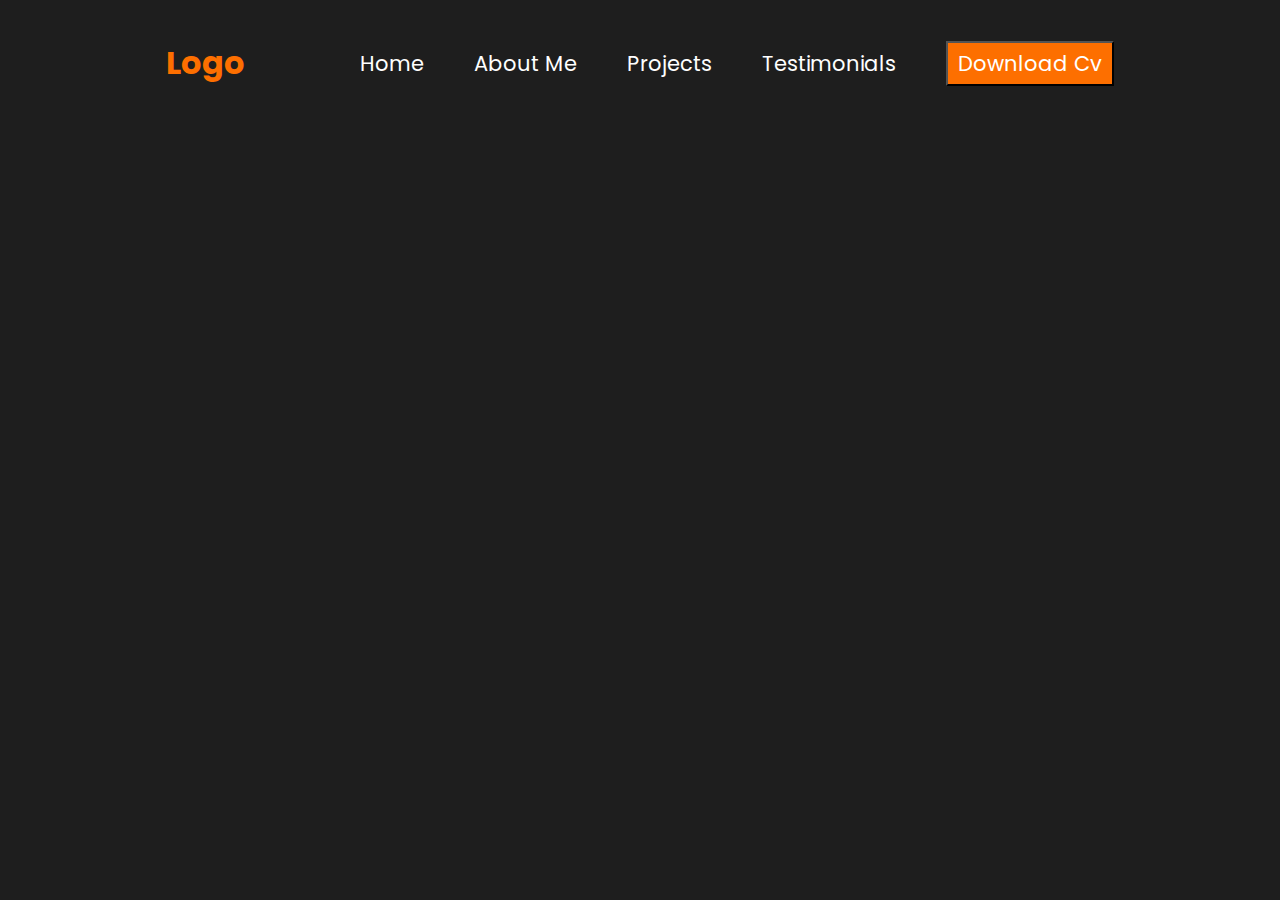
==== index.html @ 299dd9ae "Navbar" ====
<!DOCTYPE html>
<html lang="en">

<head>
    <meta charset="UTF-8">
    <meta name="viewport" content="width=device-width, initial-scale=1.0">
    <title>Document</title>
    <link rel="stylesheet" href="/style.css">
    <link rel="preconnect" href="https://fonts.googleapis.com">
    <link rel="preconnect" href="https://fonts.gstatic.com" crossorigin>
    <link
        href="https://fonts.googleapis.com/css2?family=Poppins:ital,wght@0,100;0,200;0,300;0,400;0,500;0,600;0,700;0,800;0,900;1,100;1,200;1,300;1,400;1,500;1,600;1,700;1,800;1,900&display=swap"
        rel="stylesheet">
</head>

<body class="">
    <div class="navBar">
        <h1>Logo</h1>
        <div class="navbarcontent">
            <p>Home</p>
            <p>About Me</p>
            <p>Projects</p>
            <p>Testimonials</p>
            <button class="primaryButton">Download Cv</button>
        </div>
    </div>

</body>

</html>
---- style.css ----
body{
    background-color: #1E1E1E;
    color: white;
    font-family: "Poppins", sans-serif;
    
}
.navBar{
    display: flex;
    justify-content: space-around;
    padding: 10px 100px;
}
.navBar h1{
    font-size: 32px;
    color: #FD6F00;

}
.navbarcontent{
    font-size: 21px;
    display: flex;
    justify-content:space-around;
    gap: 50px;
    align-items: center;
}
.primaryButton{
    background-color: #FD6F00;
    color: white;
    padding: 5px 10px;
    font-family: "Poppins", sans-serif;
    font-size: 21px;
}
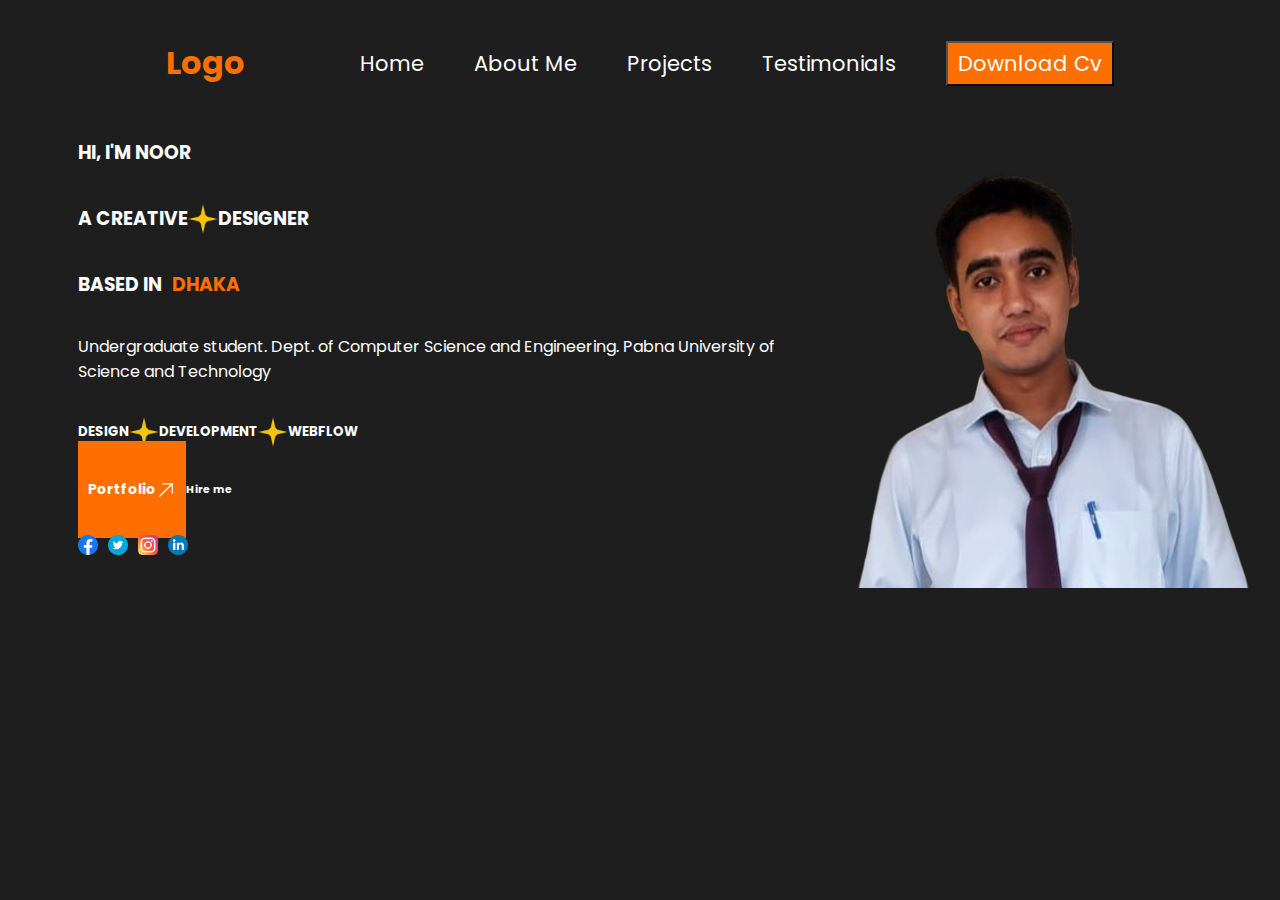
==== commit a36fae70: "1st update" ====
--- a/index.html
+++ b/index.html
@@ -14,16 +14,68 @@
 </head>
 
 <body class="">
-    <div class="navBar">
-        <h1>Logo</h1>
-        <div class="navbarcontent">
-            <p>Home</p>
-            <p>About Me</p>
-            <p>Projects</p>
-            <p>Testimonials</p>
-            <button class="primaryButton">Download Cv</button>
-        </div>
-    </div>
+    <section class ="header-container">
+        <section class="navbar-container">
+            <div class="navBar">
+                <h1>Logo</h1>
+                <div class="navbarcontent">
+                    <p>Home</p>
+                    <p>About Me</p>
+                    <p>Projects</p>
+                    <p>Testimonials</p>
+                    <button class="primaryButton">Download Cv</button>
+                </div>
+            </div>
+        </section>
+
+        <section class="banner-container">
+            <div class="personal">
+                <div class="per-info">
+                    <div class="text-transform">
+                        <h3>Hi, I'm Noor</h3>
+                        <div class="speciality">
+                            <h3>A Creative</h3>
+                            <img src="./images/360_F_529158420_23waS2ZztAg597kMNSVMM9jNq7pdnHMz.png" alt="" height="30px">
+                            <h3>Designer</h3>
+                        </div>
+                        <div class="dhaka">
+                            <h3>Based in</h3>
+                            <h3 id="dhaka-color">Dhaka</h3>
+                        </div>
+                    </div>
+                    <p>Undergraduate student. Dept. of Computer Science and Engineering. Pabna University of Science and Technology</p>
+                    <div class="passion">
+                        <h5>Design</h5>
+                        <img src="./images/360_F_529158420_23waS2ZztAg597kMNSVMM9jNq7pdnHMz.png" alt="" height="30px">
+                        <h5>Development</h5>
+                        <img src="./images/360_F_529158420_23waS2ZztAg597kMNSVMM9jNq7pdnHMz.png" alt="" height="30px">
+                        <h5>Webflow</h5>
+                    </div>
+                    <div class="port-hire">
+                        <div class="link">
+                            <h6>Portfolio</h6>
+                            <svg class ="check-icon" xmlns="http://www.w3.org/2000/svg" fill="none" viewBox="0 0 24 24" stroke-width="1.5" stroke="currentColor" class="size-6">
+                                <path stroke-linecap="round" stroke-linejoin="round" d="m4.5 19.5 15-15m0 0H8.25m11.25 0v11.25" />
+                            </svg>
+                        </div>
+                        <div class="hire">
+                            <h6>Hire me</h6>
+                        </div>
+                    </div>
+                    <div class="social-media-link">
+                        <img src="./images/facebook.png" alt="">
+                        <img src="./images/twitter.png" alt="">
+                        <img src="./images/instagram (1).png" alt="">
+                        <img src="./images/linkedin.png" alt="">
+                    </div>
+                </div>
+                <div class="pro-pic">
+                    <img src="./images/WhatsApp Image 2023-10-31 at 16.12.dd38_f4e1569b-Photoroom.png" alt="">
+                </div>
+            </div>
+        </section>
+    </section>
+    
 
 </body>
 
--- a/style.css
+++ b/style.css
@@ -27,4 +27,51 @@
     padding: 5px 10px;
     font-family: "Poppins", sans-serif;
     font-size: 21px;
+}
+.speciality{
+    display: flex;
+    align-items: center;
+}
+.passion{
+    display: flex;
+    text-transform: uppercase;
+    align-items: center;
+}
+.check-icon{
+    width: 20px;
+    height: 20px;
+}
+.link{
+    display: flex;
+    background-color: #FD6F00;
+    color: white;
+    padding: 5px 10px;
+    font-family: "Poppins", sans-serif;
+    font-size: 21px;
+    align-items: center;
+}
+.port-hire{
+    display: flex;
+    height: 50px;
+    align-items: center;
+}
+.social-media-link{
+    display: flex;
+    height: 20px;
+    gap: 10px;
+    margin-top: 20px;
+}
+.personal{
+    display: flex;
+    padding-left: 70px;
+}
+.text-transform{
+    text-transform: uppercase;
+}
+.dhaka{
+    display: flex;
+    gap: 10px;
+}
+#dhaka-color{
+    color: #FD6F00;
 }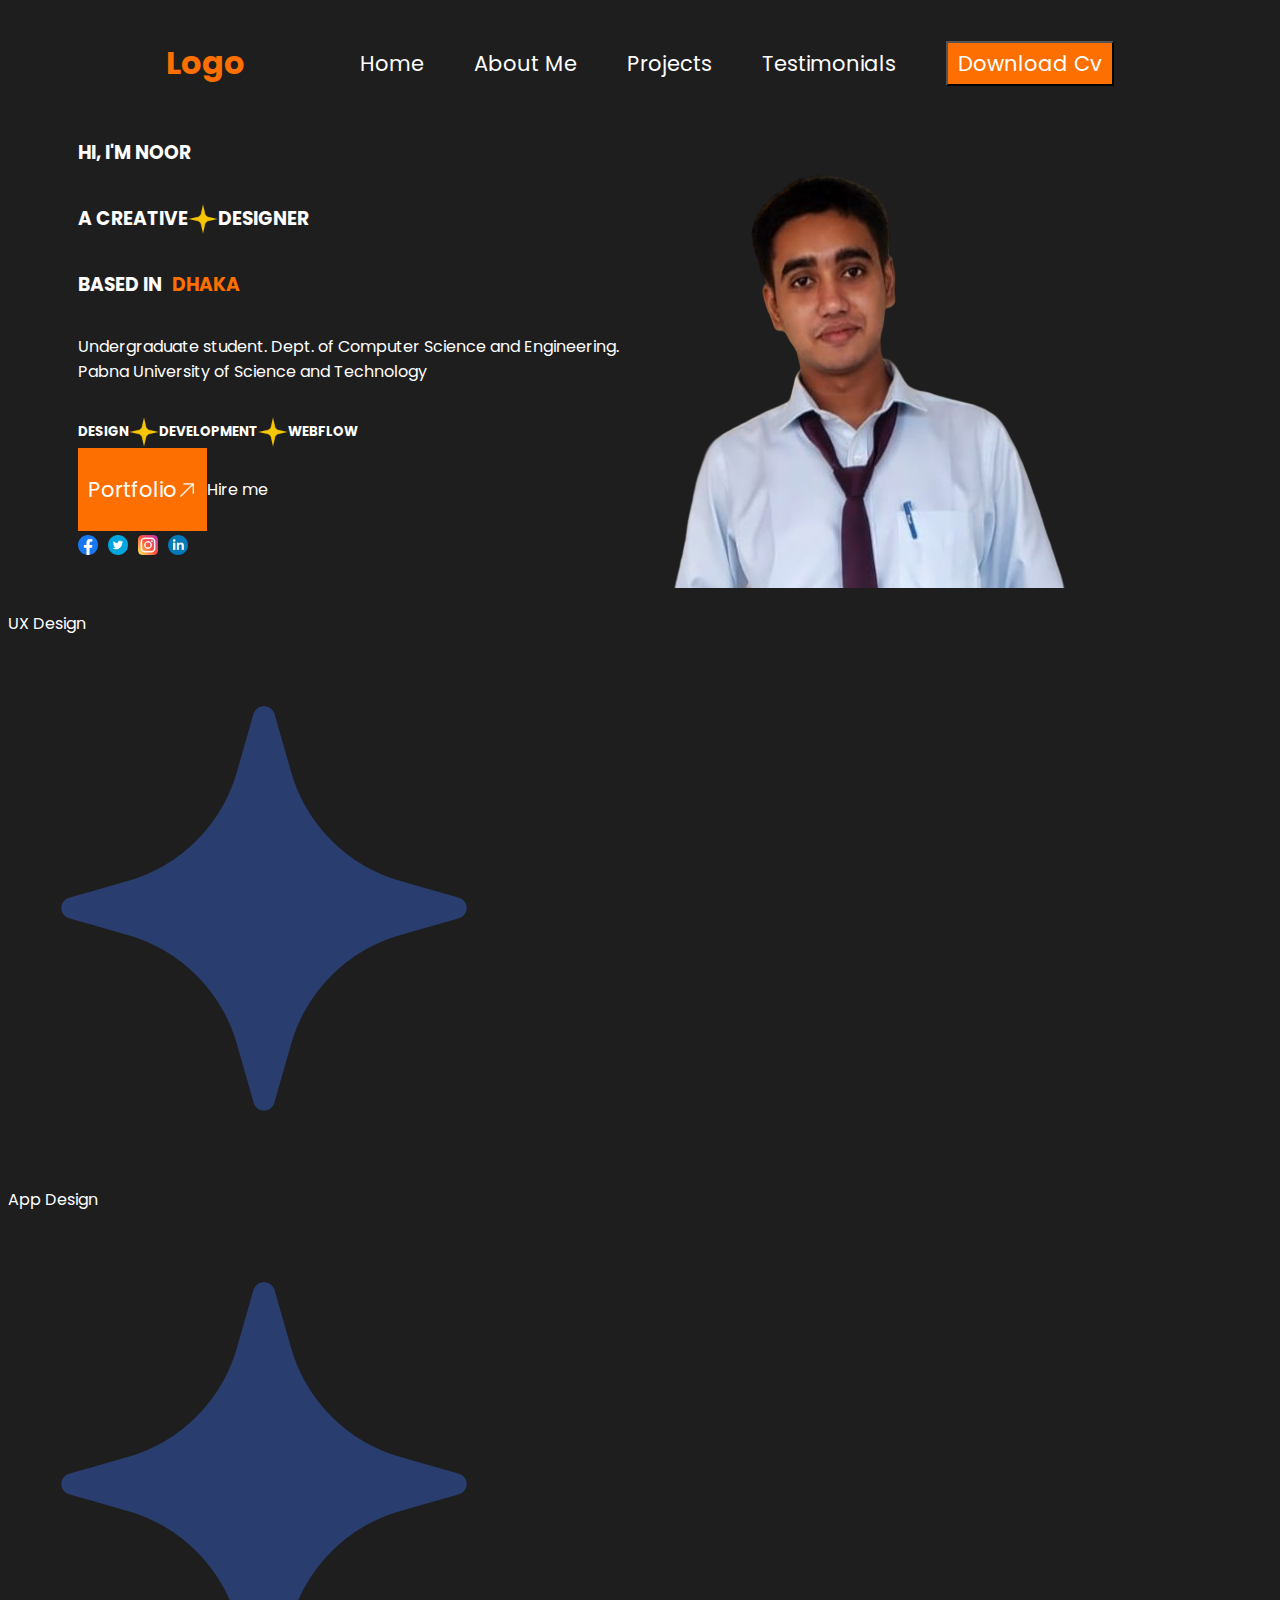
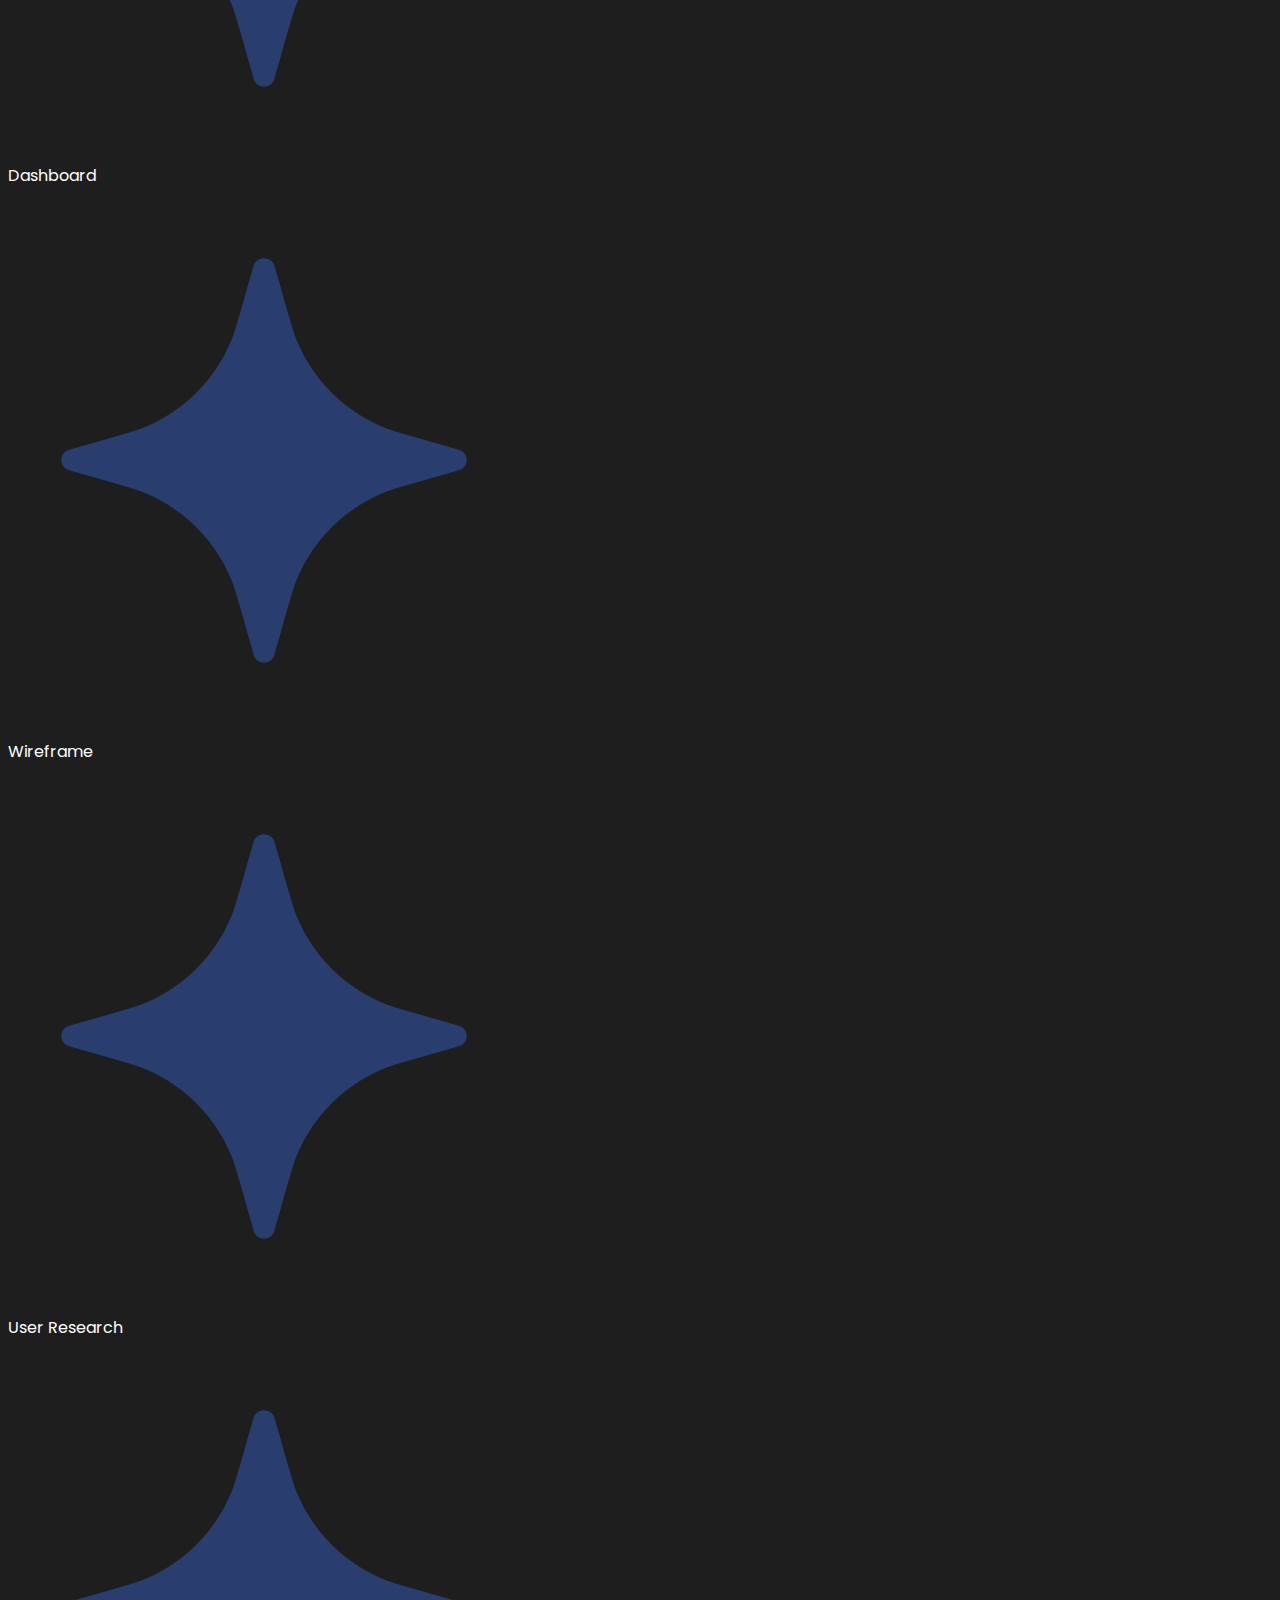
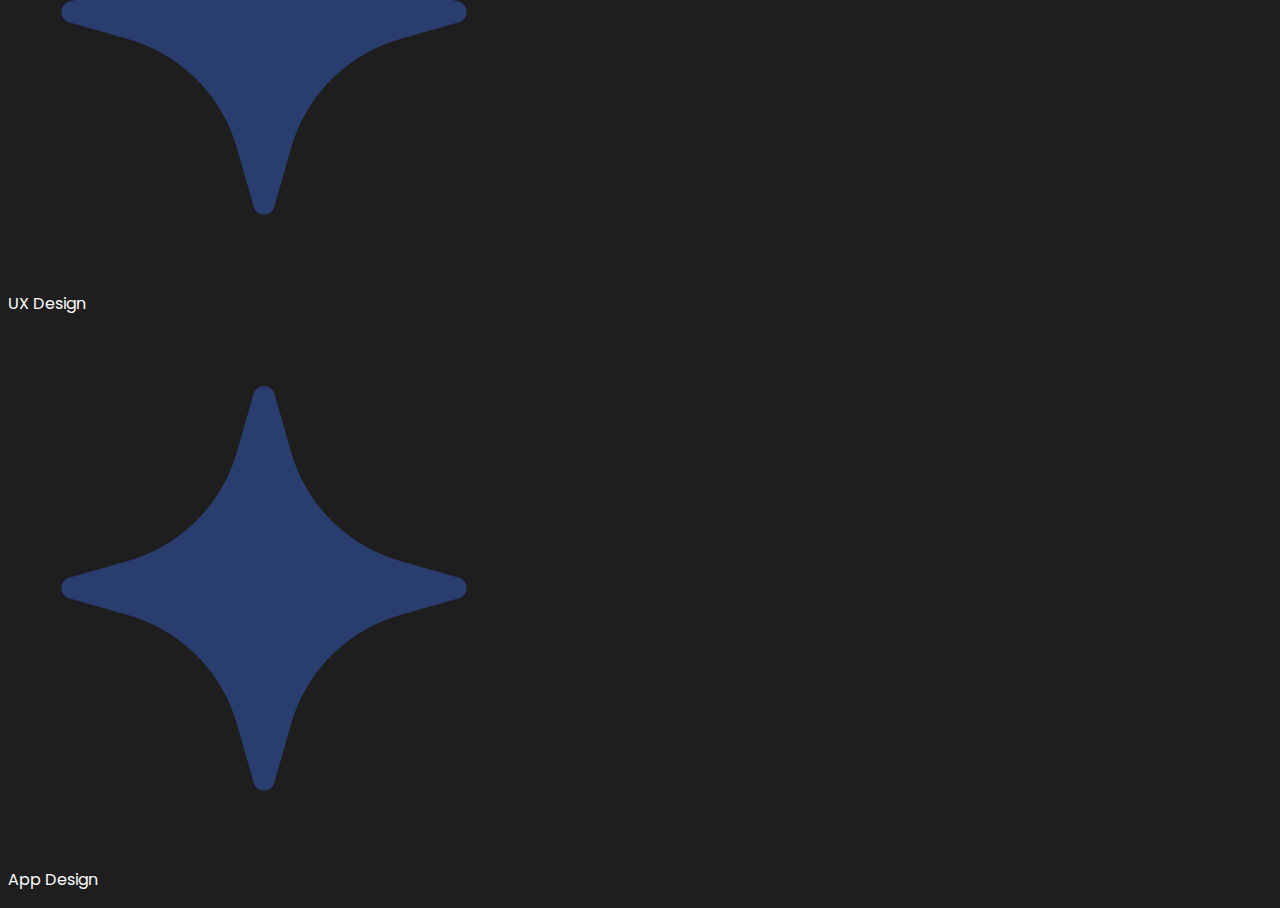
==== commit e35612ec: "2nd update" ====
--- a/index.html
+++ b/index.html
@@ -43,7 +43,7 @@
                             <h3 id="dhaka-color">Dhaka</h3>
                         </div>
                     </div>
-                    <p>Undergraduate student. Dept. of Computer Science and Engineering. Pabna University of Science and Technology</p>
+                    <p>Undergraduate student. Dept. of Computer Science and Engineering.<br>Pabna University of Science and Technology</p>
                     <div class="passion">
                         <h5>Design</h5>
                         <img src="./images/360_F_529158420_23waS2ZztAg597kMNSVMM9jNq7pdnHMz.png" alt="" height="30px">
@@ -53,13 +53,13 @@
                     </div>
                     <div class="port-hire">
                         <div class="link">
-                            <h6>Portfolio</h6>
+                            <p>Portfolio</p>
                             <svg class ="check-icon" xmlns="http://www.w3.org/2000/svg" fill="none" viewBox="0 0 24 24" stroke-width="1.5" stroke="currentColor" class="size-6">
                                 <path stroke-linecap="round" stroke-linejoin="round" d="m4.5 19.5 15-15m0 0H8.25m11.25 0v11.25" />
                             </svg>
                         </div>
                         <div class="hire">
-                            <h6>Hire me</h6>
+                            <p>Hire me<p>
                         </div>
                     </div>
                     <div class="social-media-link">
@@ -73,6 +73,21 @@
                     <img src="./images/WhatsApp Image 2023-10-31 at 16.12.dd38_f4e1569b-Photoroom.png" alt="">
                 </div>
             </div>
+            <div class="skill">
+                <p>UX Design</p>
+                <img src="./images/sparkle.png" alt="">
+                <p>App Design</p>
+                <img src="./images/sparkle.png" alt="">
+                <p>Dashboard</p>
+                <img src="./images/sparkle.png" alt="">
+                <p>Wireframe</p>
+                <img src="./images/sparkle.png" alt="">
+                <p>User Research</p>
+                <img src="./images/sparkle.png" alt="">
+                <p>UX Design</p>
+                <img src="./images/sparkle.png" alt="">
+                <p>App Design</p>
+            </div>
         </section>
     </section>
     
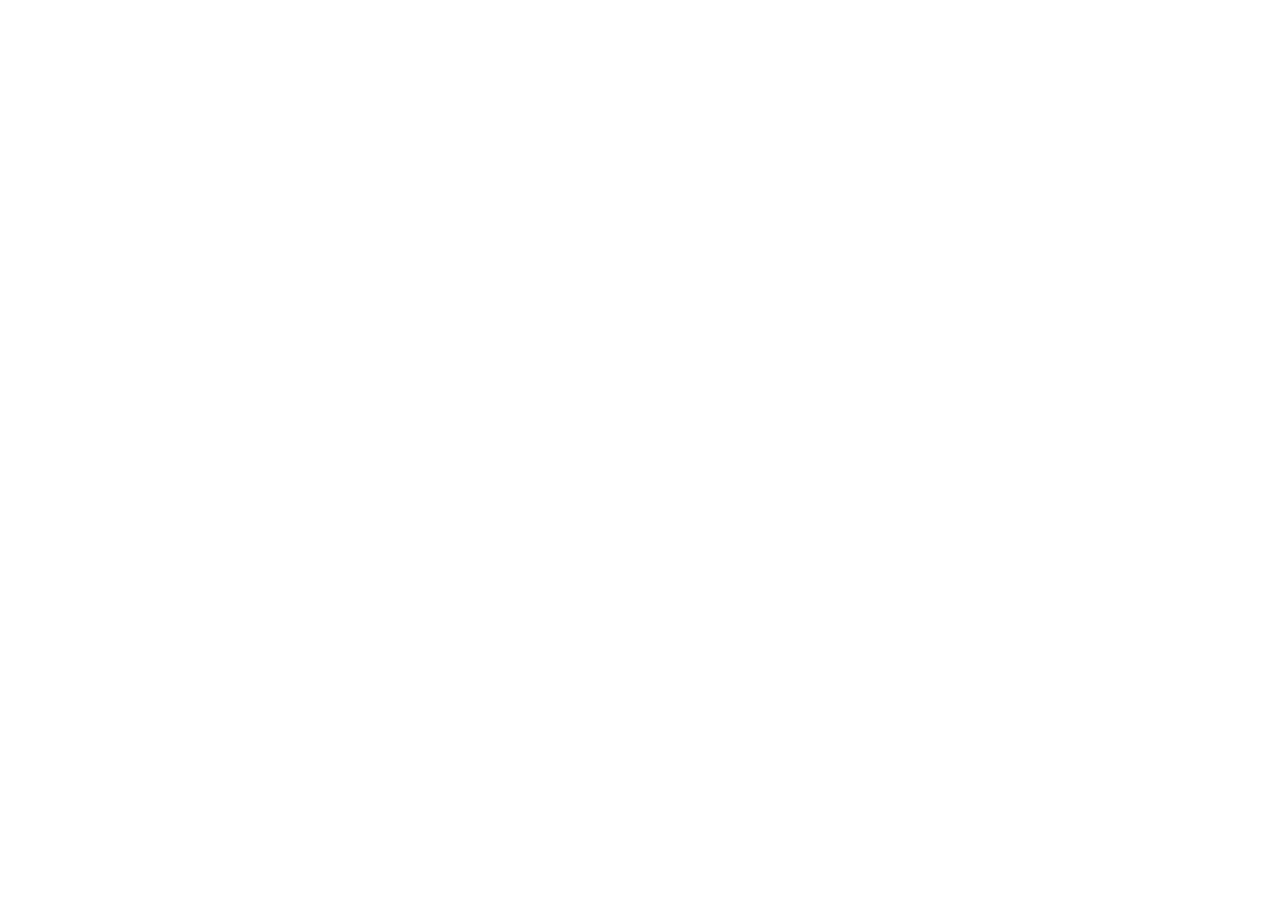
==== commit 6432a501: "first Commit" ====
--- a/index.html
+++ b/index.html
@@ -1,97 +1,11 @@
 <!DOCTYPE html>
 <html lang="en">
-
 <head>
     <meta charset="UTF-8">
     <meta name="viewport" content="width=device-width, initial-scale=1.0">
     <title>Document</title>
-    <link rel="stylesheet" href="/style.css">
-    <link rel="preconnect" href="https://fonts.googleapis.com">
-    <link rel="preconnect" href="https://fonts.gstatic.com" crossorigin>
-    <link
-        href="https://fonts.googleapis.com/css2?family=Poppins:ital,wght@0,100;0,200;0,300;0,400;0,500;0,600;0,700;0,800;0,900;1,100;1,200;1,300;1,400;1,500;1,600;1,700;1,800;1,900&display=swap"
-        rel="stylesheet">
 </head>
-
-<body class="">
-    <section class ="header-container">
-        <section class="navbar-container">
-            <div class="navBar">
-                <h1>Logo</h1>
-                <div class="navbarcontent">
-                    <p>Home</p>
-                    <p>About Me</p>
-                    <p>Projects</p>
-                    <p>Testimonials</p>
-                    <button class="primaryButton">Download Cv</button>
-                </div>
-            </div>
-        </section>
-
-        <section class="banner-container">
-            <div class="personal">
-                <div class="per-info">
-                    <div class="text-transform">
-                        <h3>Hi, I'm Noor</h3>
-                        <div class="speciality">
-                            <h3>A Creative</h3>
-                            <img src="./images/360_F_529158420_23waS2ZztAg597kMNSVMM9jNq7pdnHMz.png" alt="" height="30px">
-                            <h3>Designer</h3>
-                        </div>
-                        <div class="dhaka">
-                            <h3>Based in</h3>
-                            <h3 id="dhaka-color">Dhaka</h3>
-                        </div>
-                    </div>
-                    <p>Undergraduate student. Dept. of Computer Science and Engineering.<br>Pabna University of Science and Technology</p>
-                    <div class="passion">
-                        <h5>Design</h5>
-                        <img src="./images/360_F_529158420_23waS2ZztAg597kMNSVMM9jNq7pdnHMz.png" alt="" height="30px">
-                        <h5>Development</h5>
-                        <img src="./images/360_F_529158420_23waS2ZztAg597kMNSVMM9jNq7pdnHMz.png" alt="" height="30px">
-                        <h5>Webflow</h5>
-                    </div>
-                    <div class="port-hire">
-                        <div class="link">
-                            <p>Portfolio</p>
-                            <svg class ="check-icon" xmlns="http://www.w3.org/2000/svg" fill="none" viewBox="0 0 24 24" stroke-width="1.5" stroke="currentColor" class="size-6">
-                                <path stroke-linecap="round" stroke-linejoin="round" d="m4.5 19.5 15-15m0 0H8.25m11.25 0v11.25" />
-                            </svg>
-                        </div>
-                        <div class="hire">
-                            <p>Hire me<p>
-                        </div>
-                    </div>
-                    <div class="social-media-link">
-                        <img src="./images/facebook.png" alt="">
-                        <img src="./images/twitter.png" alt="">
-                        <img src="./images/instagram (1).png" alt="">
-                        <img src="./images/linkedin.png" alt="">
-                    </div>
-                </div>
-                <div class="pro-pic">
-                    <img src="./images/WhatsApp Image 2023-10-31 at 16.12.dd38_f4e1569b-Photoroom.png" alt="">
-                </div>
-            </div>
-            <div class="skill">
-                <p>UX Design</p>
-                <img src="./images/sparkle.png" alt="">
-                <p>App Design</p>
-                <img src="./images/sparkle.png" alt="">
-                <p>Dashboard</p>
-                <img src="./images/sparkle.png" alt="">
-                <p>Wireframe</p>
-                <img src="./images/sparkle.png" alt="">
-                <p>User Research</p>
-                <img src="./images/sparkle.png" alt="">
-                <p>UX Design</p>
-                <img src="./images/sparkle.png" alt="">
-                <p>App Design</p>
-            </div>
-        </section>
-    </section>
+<body>
     
-
 </body>
-
 </html>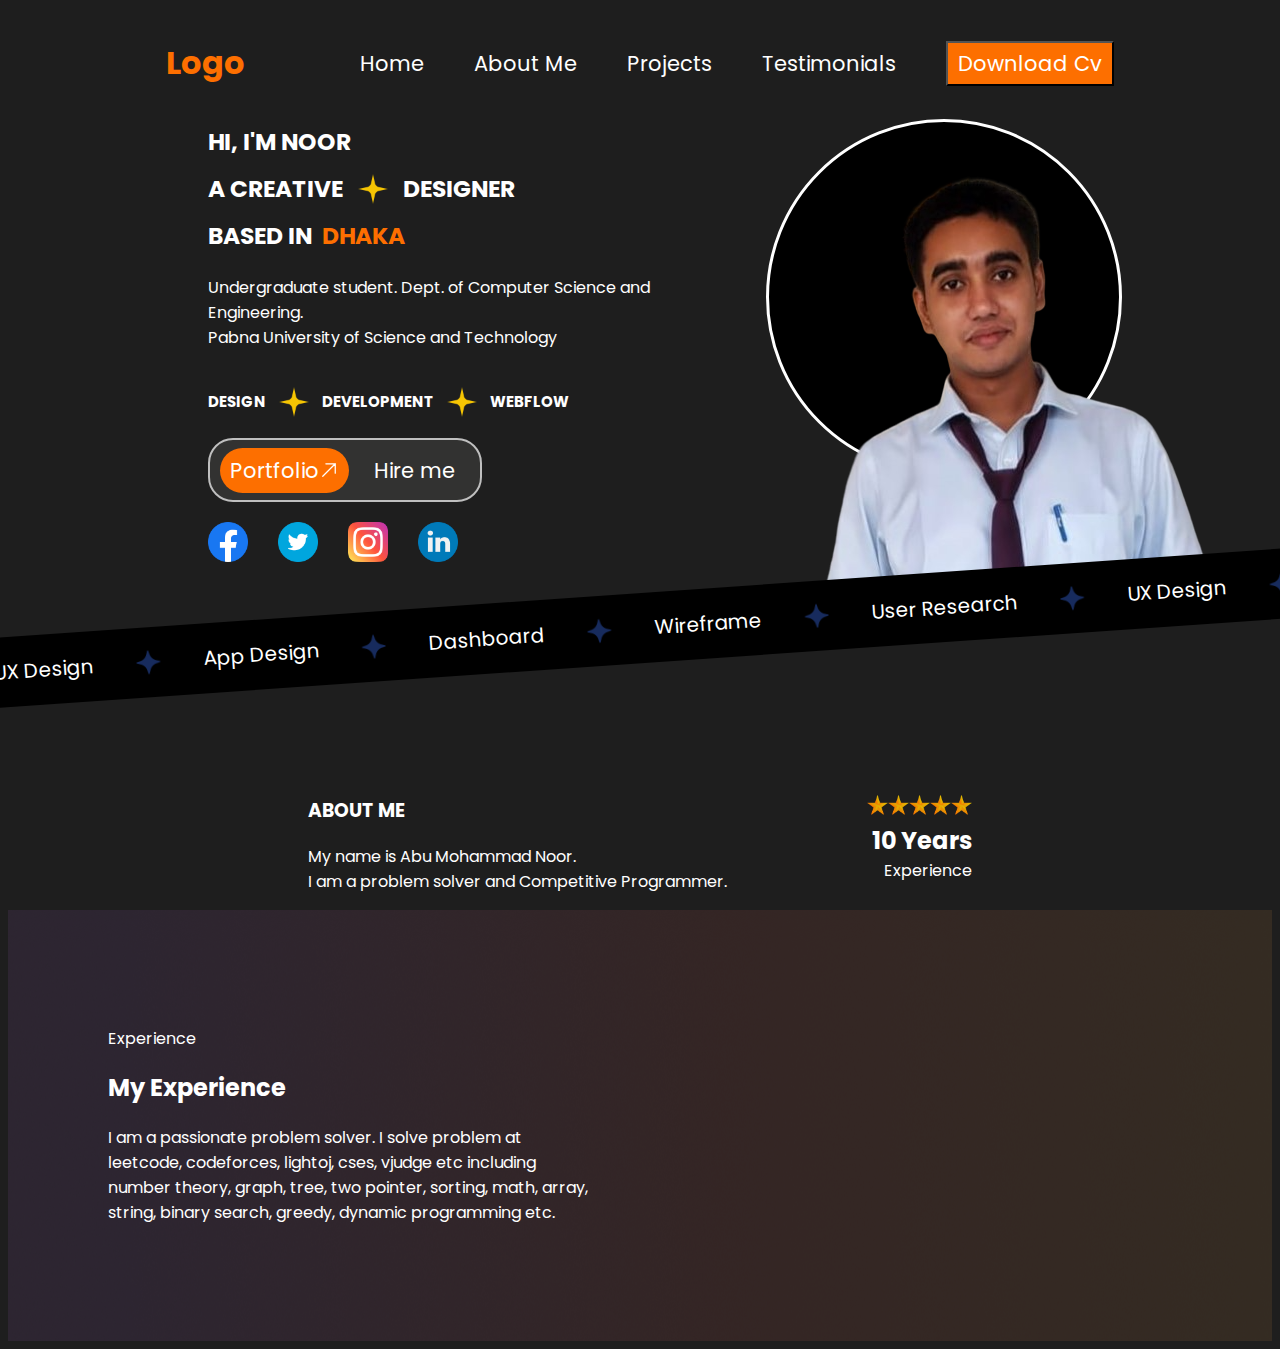
==== commit 4fa16c2e: "3rd update" ====
--- a/index.html
+++ b/index.html
@@ -1,11 +1,126 @@
 <!DOCTYPE html>
 <html lang="en">
+
 <head>
     <meta charset="UTF-8">
     <meta name="viewport" content="width=device-width, initial-scale=1.0">
     <title>Document</title>
+    <link rel="stylesheet" href="/style.css">
+    <link rel="preconnect" href="https://fonts.googleapis.com">
+    <link rel="preconnect" href="https://fonts.gstatic.com" crossorigin>
+    <link
+        href="https://fonts.googleapis.com/css2?family=Poppins:ital,wght@0,100;0,200;0,300;0,400;0,500;0,600;0,700;0,800;0,900;1,100;1,200;1,300;1,400;1,500;1,600;1,700;1,800;1,900&display=swap"
+        rel="stylesheet">
 </head>
-<body>
+
+<body class="">
+    <section class ="header-container">
+        <section class="navbar-container">
+            <div class="navBar">
+                <h1>Logo</h1>
+                <div class="navbarcontent">
+                    <p>Home</p>
+                    <p>About Me</p>
+                    <p>Projects</p>
+                    <p>Testimonials</p>
+                    <button class="primaryButton">Download Cv</button>
+                </div>
+            </div>
+        </section>
+        <section class="banner-container">
+            <div class="personal">
+                <div class="per-info">
+                    <div class="text-transform">
+                        <h3>Hi, I'm Noor</h3>
+                        <div class="speciality">
+                            <h3>A Creative</h3>
+                            <img src="./images/360_F_529158420_23waS2ZztAg597kMNSVMM9jNq7pdnHMz.png" alt="" height="30px">
+                            <h3>Designer</h3>
+                        </div>
+                        <div class="dhaka">
+                            <h3>Based in</h3>
+                            <h3 id="dhaka-color">Dhaka</h3>
+                        </div>
+                    </div>
+                    <p>Undergraduate student. Dept. of Computer Science and Engineering.<br>Pabna University of Science and Technology</p>
+                    <div class="passion">
+                        <h5>Design</h5>
+                        <img src="./images/360_F_529158420_23waS2ZztAg597kMNSVMM9jNq7pdnHMz.png" alt="" height="30px">
+                        <h5>Development</h5>
+                        <img src="./images/360_F_529158420_23waS2ZztAg597kMNSVMM9jNq7pdnHMz.png" alt="" height="30px">
+                        <h5>Webflow</h5>
+                    </div>
+                    <div class="port-hire">
+                        <div class="link">
+                            <p>Portfolio</p>
+                            <svg class ="check-icon" xmlns="http://www.w3.org/2000/svg" fill="none" viewBox="0 0 24 24" stroke-width="1.5" stroke="currentColor" class="size-6">
+                                <path stroke-linecap="round" stroke-linejoin="round" d="m4.5 19.5 15-15m0 0H8.25m11.25 0v11.25" />
+                            </svg>
+                        </div>
+                        <div class="hire">
+                            <p>Hire me<p>
+                        </div>
+                    </div>
+                    <div class="social-media-link">
+                        <img src="./images/facebook.png" alt="">
+                        <img src="./images/twitter.png" alt="">
+                        <img src="./images/instagram (1).png" alt="">
+                        <img src="./images/linkedin.png" alt="">
+                    </div>
+                </div>
+                <div class="pro-pic">
+                    <img src="./images/WhatsApp Image 2023-10-31 at 16.12.dd38_f4e1569b-Photoroom.png" alt="">
+                </div>
+            </div>
+            <div class="skill">
+                <p>UX Design</p>
+                <img src="./images/sparkle.png" alt="">
+                <p>App Design</p>
+                <img src="./images/sparkle.png" alt="">
+                <p>Dashboard</p>
+                <img src="./images/sparkle.png" alt="">
+                <p>Wireframe</p>
+                <img src="./images/sparkle.png" alt="">
+                <p>User Research</p>
+                <img src="./images/sparkle.png" alt="">
+                <p>UX Design</p>
+                <img src="./images/sparkle.png" alt="">
+                <p>App Design</p>
+            </div>
+            <div class="about">
+                <div class="about-me">
+                    <h3>About Me</h3>
+                    <p>My name is Abu Mohammad Noor. <br>I am a problem solver and Competitive Programmer.</p>
+                </div>
+                <div class="exp">
+                    <div class="star">
+                        <img src="./images/star-shape-star-icon-yellow-star-in-rating-symbol-free-png.jpg" alt="">
+                        <img src="./images/star-shape-star-icon-yellow-star-in-rating-symbol-free-png.jpg" alt="">
+                        <img src="./images/star-shape-star-icon-yellow-star-in-rating-symbol-free-png.jpg" alt="">
+                        <img src="./images/star-shape-star-icon-yellow-star-in-rating-symbol-free-png.jpg" alt="">
+                        <img src="./images/star-shape-star-icon-yellow-star-in-rating-symbol-free-png.jpg" alt="">
+                    </div>
+                    <h2>10 Years</h2>
+                    <p>Experience</p>
+                </div>
+            </div>
+        </section>
+    </section>
     
+    <section class="experience-container">
+        <div class="experience">
+            <p>Experience</p>
+            <h2>My Experience</h2>
+            <p>I am a passionate problem solver. I solve problem at <br>
+                leetcode, codeforces, lightoj, cses, vjudge etc including <br>
+                number theory, graph, tree, two pointer, sorting, math, array, <br>
+                string, binary search, greedy, dynamic programming etc. </p>
+        </div>
+        <div class="project">
+            
+        </div>
+    </section>
+
 </body>
+
 </html>--- a/style.css
+++ b/style.css
@@ -0,0 +1,145 @@
+body{
+    background-color: #1E1E1E;
+    color: white;
+    font-family: "Poppins", sans-serif;
+    
+}
+.navBar{
+    display: flex;
+    justify-content: space-around;
+    padding: 10px 100px;
+}
+.navBar h1{
+    font-size: 32px;
+    color: #FD6F00;
+
+}
+.navbarcontent{
+    font-size: 21px;
+    display: flex;
+    justify-content:space-around;
+    gap: 50px;
+    align-items: center;
+}
+.primaryButton{
+    background-color: #FD6F00;
+    color: white;
+    padding: 5px 10px;
+    font-family: "Poppins", sans-serif;
+    font-size: 21px;
+}
+.speciality{
+    display: flex;
+    align-items: center;
+    gap: 15px;
+}
+.passion{
+    display: flex;
+    text-transform: uppercase;
+    align-items: center;
+    font-size: 18px;
+    gap: 13px;
+}
+.check-icon{
+    width: 20px;
+    height: 20px;
+}
+.link{
+    display: flex;
+    background-color: #FD6F00;
+    color: white;
+    font-family: "Poppins", sans-serif;
+    font-size: 21px;
+    align-items: center;
+    background-size: 50%;
+    border-radius: 25px;
+    padding: 10px; 
+    height: 25px;
+    width: 100;
+}
+.port-hire{
+    display: flex;
+    height: 40px;
+    width: 250px;
+    align-items: center;
+    font-family: "Poppins", sans-serif;
+    font-size: 21px;
+    background-color: #323231;
+    border-radius: 25px;
+    border: 2px solid #bfbfbf;
+    padding: 10px;
+    gap: 25px;
+}
+.social-media-link{
+    display: flex;
+    height: 40px;
+    gap: 30px;
+    margin-top: 20px;
+}
+.personal{
+    display: flex;
+    padding-left: 200px;
+    padding-right: 150px;
+    gap: 40px;
+}
+.text-transform{
+    text-transform: uppercase;
+    line-height: 0.0;
+    font-size: 20px;
+}
+.dhaka{
+    display: flex;
+    gap: 10px;
+}
+#dhaka-color{
+    color: #FD6F00;
+}
+.banner-container{
+    
+}
+.pro-pic{
+    background-color: #000000;
+    border-radius: 100%;
+    border: 3px solid;
+    height: 350px;
+    width: 350px;
+}
+.skill{
+    width: 1510.83px;
+    margin-top: 25px;
+    background: #000000;
+    display: flex;
+    align-items: center;
+    gap: 40px;
+    font-size: 20px;
+    rotate: -3.97deg;
+    padding-left: 37px;
+    margin-left: -53px;
+}
+.skill img{
+    height: 30px;
+}
+.about{
+    display: flex;
+    margin-top: 120px;
+    justify-content: space-between;
+    padding-left: 300px;
+    padding-right: 300px;
+    align-items: center;
+}
+.about-me h3{
+    text-transform: uppercase;
+}
+.exp{
+    line-height: 0.5;
+    text-align: right;
+}
+.star{
+    display: flex;
+    height: 20px; 
+}
+.experience-container{
+    background-image: url(./images/experience\ container\ bg.png);
+    padding: 100px;
+    display: flex;
+}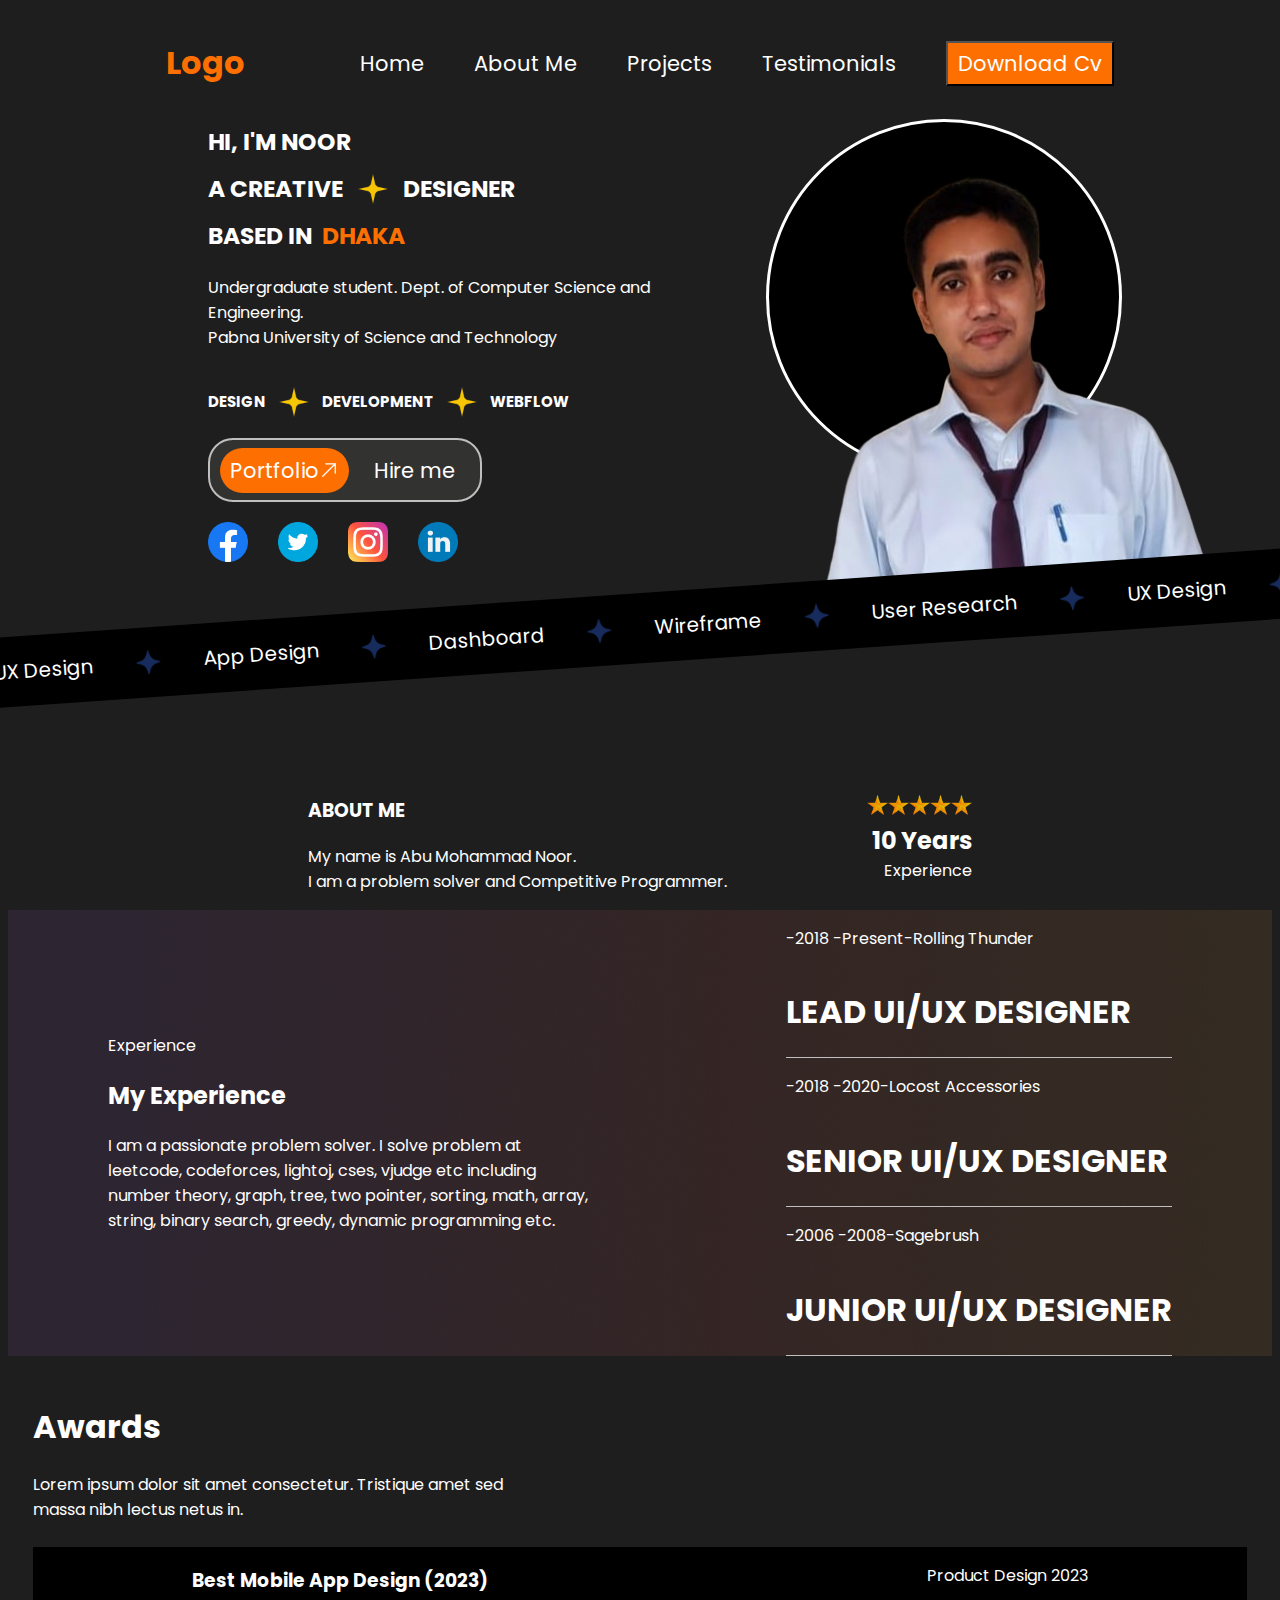
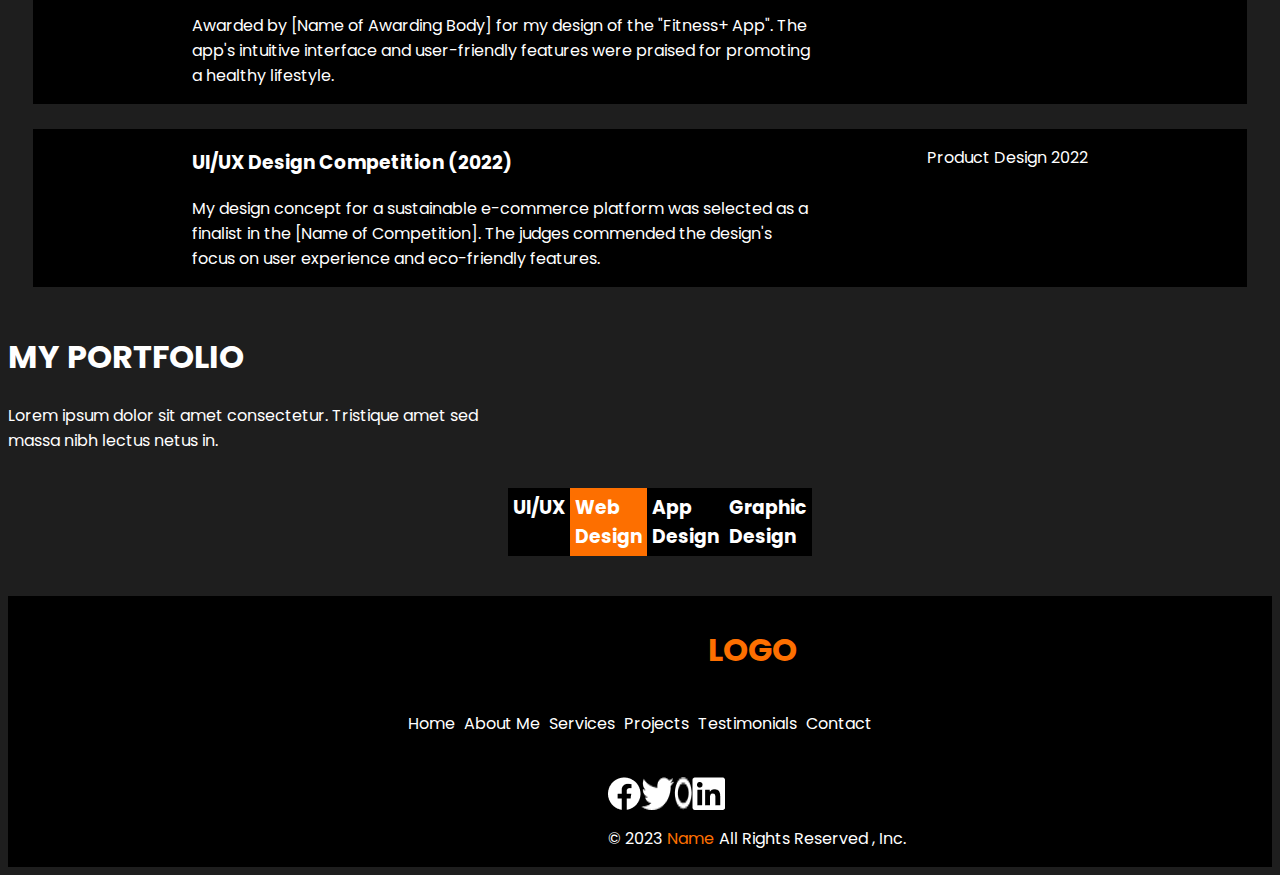
==== commit 2ed6bb8c: "last" ====
--- a/index.html
+++ b/index.html
@@ -116,11 +116,126 @@
                 number theory, graph, tree, two pointer, sorting, math, array, <br>
                 string, binary search, greedy, dynamic programming etc. </p>
         </div>
-        <div class="project">
+        <div class="desig-contain">
+            <div class="desigs">
+                <div class="other">
+                    <div class="time">
+                        <p>-2018 -Present</p>
+                    </div>
+                    <div class="author">
+                        <p>-Rolling Thunder</p>
+                    </div>
+                </div>
+                <div class="desig">
+                    <h1>LEAD UI/UX DESIGNER</h1>
+                </div>
+            </div>
+            <div class="desigs">
+                <div class="other">
+                    <div class="time">
+                        <p>-2018 -2020</p>
+                    </div>
+                    <div class="author">
+                        <p>-Locost Accessories</p>
+                    </div>
+                </div>
+                <div class="desig">
+                    <h1>SENIOR UI/UX DESIGNER</h1>
+                </div>
+            </div>
+            <div class="desigs">
+                <div class="other">
+                    <div class="time">
+                        <p>-2006 -2008</p>
+                    </div>
+                    <div class="author">
+                        <p>-Sagebrush</p>
+                    </div>
+                </div>
+                <div class="desig">
+                    <h1>JUNIOR UI/UX DESIGNER</h1>
+                </div>
+            </div>
             
         </div>
     </section>
 
 </body>
 
+<main>
+    <section class="awards">
+        <div class="heading">
+            <h1>Awards</h1>
+            <p>Lorem ipsum dolor sit amet consectetur. Tristique amet sed <br> massa nibh lectus netus in.</p>
+        </div>
+        <div class="award">
+            <div class="award-head">
+                <div class="award-title">
+                    <h3>Best Mobile App Design (2023)</h3>
+                </div>
+                <div class="award-desc">
+                    <p>Awarded by [Name of Awarding Body] for my design of the "Fitness+ App". The <br> app's intuitive interface and user-friendly features were praised for promoting <br> a healthy lifestyle.</p>
+                </div>
+            </div>
+            <div class="award-time">
+                <p>Product Design 2023</p>
+            </div>
+            
+        </div>
+        <div class="award">
+            <div class="award-head">
+                <div class="award-title">
+                    <h3>UI/UX Design Competition (2022)</h3>
+                </div>
+                <div class="award-desc">
+                    <p>My design concept for a sustainable e-commerce platform was selected as a <br> finalist in the [Name of Competition]. The judges commended the design's <br> focus on user experience and eco-friendly features.</p>
+                </div>
+            </div>
+            <div class="award-time">
+                <p>Product Design 2022</p>
+            </div>
+            
+        </div>
+    </section>
+
+    <section class="portfolio">
+        <div class="my-portfolio">
+            <h1>MY PORTFOLIO</h1>
+            <p>Lorem ipsum dolor sit amet consectetur. Tristique amet sed <br> massa nibh lectus netus in.</p>
+            
+            <div class="port-tag" style="display: flex; justify-content: space-between;padding-left: 500px;padding-right: 500px;">
+                <h3 style="background-color: black;padding: 5px;">UI/UX</h3>
+                <h3 style="background: #FD6F00;padding: 5px;">Web Design</h3>
+                <h3 style="background-color: black;padding: 5px;">App Design</h3>
+                <h3 style="background-color: black;padding: 5px;">Graphic Design</h3>
+            </div>
+        </div>
+    </section>
+</main>
+
+<footer>
+    <section class="footer" style="background-color: black;">
+        <h1 style="color: #FD6F00; padding-left: 700px; padding-top: 30px;">LOGO</h1>
+        <div class="overview" style="display: flex; justify-content: space-between; padding-left: 400px; padding-right: 400px;">
+            <p>Home</p>
+            <p>About Me</p>
+            <p>Services</p>
+            <p>Projects</p>
+            <p>Testimonials</p>
+            <p>Contact</p>
+        </div>
+        <div class="footer-icon" style="display: flex; justify-content: space-between; padding-left: 600px; padding-right: 600px; padding-top: 25px;">
+            <img src="./footer icon/Facebook - Negative.png" alt="">
+            <img src="./footer icon/Vector.png" alt="">
+            <img src="./footer icon/Vector (1).png" alt="">
+            <img src="./footer icon/Vector (2).png" alt="">
+        </div>
+        <div class="copy" style="display: flex; gap: 5px; padding-left: 600px;">
+            <p >© 2023 </p>
+            <p style="color: #FD6F00;">Name</p> 
+            <p>All Rights Reserved , Inc.</p>
+        </div>
+    </section>
+</footer>
+
 </html>--- a/style.css
+++ b/style.css
@@ -140,6 +140,35 @@
 }
 .experience-container{
     background-image: url(./images/experience\ container\ bg.png);
+    display: flex;
+    justify-content: space-between;
+    align-items: center;
+}
+.experience{
     padding: 100px;
+}
+.desig-contain{
+    padding-right: 100px;
+}
+
+.desigs{
+    border-bottom: solid 1px #bfbfbf;
+}
+.other{
     display: flex;
+}
+
+
+.awards{
+    padding: 25px;
+    align-items: center;
+    justify-content: space-around;
+}
+.award{
+    display: flex;
+    background-color: black;
+    justify-content: space-around;
+    padding-left: 100px;
+    padding-right: 100px;
+    margin-top: 25px;
 }